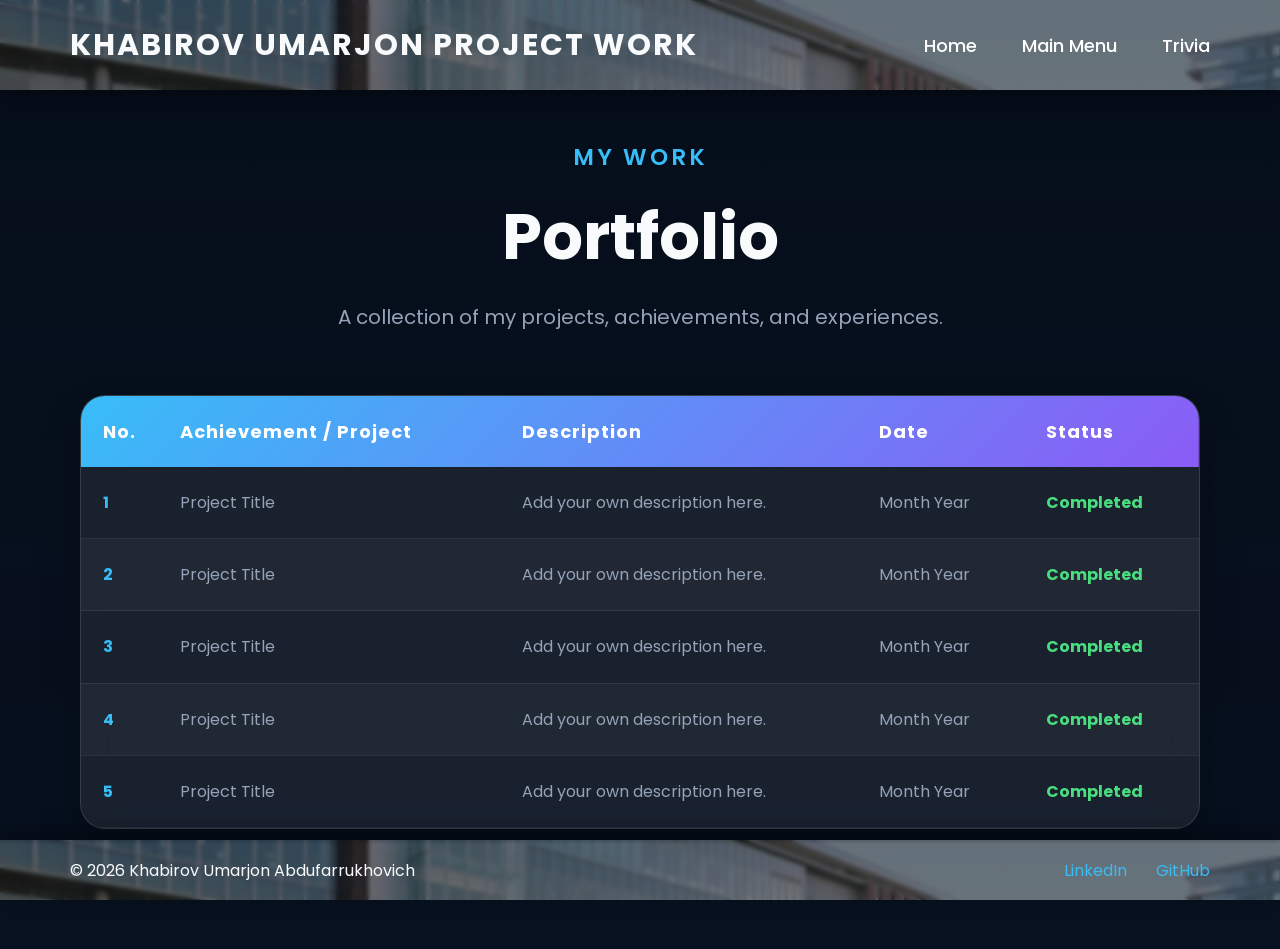
==== Portfolio.html @ d8800f84 "Add files via upload" ====
<!DOCTYPE html>
<html lang="en">
<head>
    <meta charset="UTF-8">
    <meta name="viewport" content="width=device-width, initial-scale=1.0">
    <title>Document</title>

        <!-- Google Font -->
    <link rel="preconnect" href="https://fonts.googleapis.com">
    <link rel="preconnect" href="https://fonts.gstatic.com" crossorigin>

    <link href="https://fonts.googleapis.com/css2?family=Poppins:wght@300;400;500;600;700&display=swap" rel="stylesheet">

    <link rel="stylesheet" href="style.css">
</head>
<body>
<!--=========================================================
                            HEADER
==========================================================-->

    <header>

        <div class="logo">
            KHABIROV UMARJON PROJECT WORK
        </div>

        <nav>

            <a href="AboutMe.html">Home</a>

            <a href="index.html">Main Menu</a>

            <a href="Trivia.html">Trivia</a>

        </nav>

    </header>

<!--=========================================================
                            MAIN
==========================================================-->
<main>

<section class="portfolioPage">

    <div class="portfolioHeader">

        <p class="smallTitle">

            MY WORK

        </p>

        <h1>

            Portfolio

        </h1>

        <p class="portfolioDescription">

            A collection of my projects,
            achievements,
            and experiences.

        </p>

    </div>


    <div class="portfolioTableContainer">

        <table class="portfolioTable">

            <thead>

                <tr>

                    <th>No.</th>

                    <th>Achievement / Project</th>

                    <th>Description</th>

                    <th>Date</th>

                    <th>Status</th>

                </tr>

            </thead>

            <tbody>

                <tr>

                    <td>1</td>

                    <td>Project Title</td>

                    <td>
                        Add your own description here.
                    </td>

                    <td>Month Year</td>

                    <td>Completed</td>

                </tr>

                <tr>

                    <td>2</td>

                    <td>Project Title</td>

                    <td>
                        Add your own description here.
                    </td>

                    <td>Month Year</td>

                    <td>Completed</td>

                </tr>

                <tr>

                    <td>3</td>

                    <td>Project Title</td>

                    <td>
                        Add your own description here.
                    </td>

                    <td>Month Year</td>

                    <td>Completed</td>

                </tr>

                <tr>

                    <td>4</td>

                    <td>Project Title</td>

                    <td>
                        Add your own description here.
                    </td>

                    <td>Month Year</td>

                    <td>Completed</td>

                </tr>

                <tr>

                    <td>5</td>

                    <td>Project Title</td>

                    <td>
                        Add your own description here.
                    </td>

                    <td>Month Year</td>

                    <td>Completed</td>

                </tr>

            </tbody>

        </table>

    </div>

</section>

</main>


    <!--=========================================================
                            FOOTER
    ==========================================================-->

    <footer>

        <p>
            © 2026 Khabirov Umarjon Abdufarrukhovich
        </p>

        <div>

            <a target="_blank"
            href="https://www.linkedin.com/feed/">
                LinkedIn
            </a>

            <a target="_blank"
            href="https://github.com">
                GitHub
            </a>

        </div>

    </footer>

    <script src="script.js"></script>

</body>
</html>
---- style.css ----
/*==================================================
                    GOOGLE FONT
==================================================*/

*{
    margin:0;
    padding:0;
    box-sizing:border-box;
}

#about{

    padding-top:140px;

}
/*==================================================
                  COLOR VARIABLES
==================================================*/

:root{

    --background:#07111F;

    --primary:#0F172A;

    --secondary:#1E293B;

    --card:rgba(255,255,255,0.08);

    --cardBorder:rgba(255,255,255,0.12);

    --text:#F8FAFC;

    --textSecondary:#94A3B8;

    --accent:#38BDF8;

    --accent2:#8B5CF6;

}

/*==================================================
                GENERAL SETTINGS
==================================================*/

html{

    scroll-behavior:smooth;

}

body{

    font-family:"Poppins",sans-serif;

    background:var(--background);

    color:var(--text);

    overflow-x:hidden;

}


/*==================================================
            FIXED BACKGROUND IMAGE
==================================================*/

body{

    font-family:"Poppins",sans-serif;

    background:#07111F;

    color:var(--text);

    overflow-x:hidden;

}


/* dark overlay */

body::after{

    content:"";

    position:fixed;

    inset:0;

    background:linear-gradient(
        to bottom,
     rgba(4,10,20,.35),
     rgba(8,15,30,.45)
    );

    z-index:-1;

}

/*==================================================
                    HEADER
==================================================*/

header{

    position:fixed;

    top:0;

    left:0;

    width:100%;

    height:90px;

    display:flex;

    justify-content:space-between;

    align-items:center;

    padding:0 70px;

    background-image:url("OIC_BG.jpeg");

    background-size:cover;

    background-position:center;

    background-repeat:no-repeat;

    box-shadow:0 8px 20px rgba(0,0,0,.35);

    z-index:1000;

}

header::before{

    content:"";

    position:absolute;

    inset:0;

    background:rgba(5,10,20,.55);

    backdrop-filter:blur(2px);

    z-index:-1;

}

/* website logo */

.logo{

    font-size:30px;

    font-weight:700;

    letter-spacing:2px;

}

.logo span{

    color:var(--accent);

}

/*==================================================
                    NAVIGATION
==================================================*/

nav{

    display:flex;

    gap:45px;

}

nav a{

    color:white;

    text-decoration:none;

    font-size:18px;

    font-weight:500;

    transition:.3s;

    position:relative;

}

nav a:hover{

    color:var(--accent);

}

/* underline animation */

nav a::after{

    content:"";

    position:absolute;

    width:0;

    height:2px;

    left:0;

    bottom:-8px;

    background:var(--accent);

    transition:.35s;

}

nav a:hover::after{

    width:100%;

}

/*==================================================
                    FOOTER
==================================================*/

footer{

    position:fixed;

    bottom:0;

    left:0;

    width:100%;

    height:60px;

    display:flex;

    justify-content:space-between;

    align-items:center;

    padding:0 70px;

    background-image:url("OIC_BG.jpeg");

    background-size:cover;

    background-position:center;

    background-repeat:no-repeat;

    box-shadow:0 -8px 20px rgba(0,0,0,.35);

    z-index:1000;

}

footer::before{

    content:"";

    position:absolute;

    inset:0;

    background:rgba(5,10,20,.55);

    backdrop-filter:blur(2px);

    z-index:-1;

}

header *,
footer *{

    position:relative;

    z-index:1;

}

footer a{

    color:var(--accent);

    text-decoration:none;

    margin-left:25px;

}

/*==================================================
                FULL SCREEN PANELS
==================================================*/

.panel{

    min-height:100vh;

    width:100%;

    display:flex;

    justify-content:center;

    align-items:center;

    padding:120px 120px 90px;

    scroll-snap-align:start;

    scroll-snap-stop:always;

}

/*==================================================
                HERO SECTION
==================================================*/

#hero{

    position:relative;

}

/* main hero content */

.heroContent{

    max-width:850px;

    text-align:center;

}

/* small heading */

.smallTitle{

    color:var(--accent);

    text-transform:uppercase;

    letter-spacing:3px;

    margin-bottom:15px;

    font-weight:600;
    font-size: 23px;

}

/* main title */

.heroContent h1{

    font-size:68px;

    line-height:1.1;

    margin-bottom:30px;

}


/* paragraph */

.heroDescription{

    max-width:700px;

    margin:auto;

    color:var(--textSecondary);

    font-size:20px;

    line-height:1.8;

}

/*==================================================
                    BUTTONS
==================================================*/



/*==================================================
            SCROLL INDICATOR
==================================================*/

.scrollIndicator{

    position:absolute;

    bottom:95px;

    left:50%;

    transform:translateX(-50%);

    text-align:center;

}

.scrollIndicator p{

    font-size:13px;

    color:var(--textSecondary);

    margin-bottom:12px;

}

/* mouse icon */

.mouse{

    width:28px;

    height:48px;

    border:2px solid white;

    border-radius:18px;

    margin:auto;

    position:relative;

}

.mouse::before{

    content:"";

    position:absolute;

    width:5px;

    height:9px;

    border-radius:10px;

    background:white;

    left:50%;

    transform:translateX(-50%);

    top:8px;

    animation:scrollMouse 2s infinite;

}

/*==================================================
            FLOATING SIDE NAVIGATION
==================================================*/

.sideNavigation{

    position:fixed;

    right:35px;

    top:50%;

    transform:translateY(-50%);

    display:flex;

    flex-direction:column;

    gap:18px;

    z-index:999;

}

/* every dot */

.navDot{

    width:18px;

    height:18px;

    border-radius:50%;

    background:rgba(255,255,255,.25);

    transition:.35s;

    position:relative;

}

/* dot hover */

.navDot:hover{

    background:var(--accent);

    transform:scale(1.25);

}

/* text */

.navDot span{

    position:absolute;

    right:35px;

    top:50%;

    transform:translateY(-50%);

    white-space:nowrap;

    color:white;

    opacity:0;

    transition:.3s;

    pointer-events:none;

    background:rgba(15,23,42,.9);

    padding:8px 14px;

    border-radius:20px;

}

/* show text */

.navDot:hover span{

    opacity:1;

}

/*==================================================
            GLASS CONTAINER
==================================================*/

.contentBox{

    width:90%;

    max-width:1200px;

    background:var(--card);

    border:1px solid var(--cardBorder);

    backdrop-filter:blur(18px);

    border-radius:25px;

    padding:60px;

}

/*==================================================
                ANIMATION
==================================================*/

@keyframes scrollMouse{

    0%{

        opacity:0;

        transform:translate(-50%,0);

    }

    50%{

        opacity:1;

    }

    100%{

        opacity:0;

        transform:translate(-50%,18px);

    }

}
/*==================================================
                SECTION HEADINGS
==================================================*/

.contentBox h2,
.contactBox h2{

    font-size:46px;

    margin-bottom:15px;

    text-align:center;

}

.sectionSubtitle{

    text-align:center;

    color:var(--textSecondary);

    margin-bottom:50px;

    font-size:18px;

}

/*==================================================
                USEFUL LINKS SECTION
==================================================*/

.linkGrid{

    display:grid;

    grid-template-columns:repeat(auto-fit,minmax(260px,1fr));

    gap:30px;

}

/* Individual resource card */

.resourceCard{

    display:flex;

    flex-direction:column;

    justify-content:space-between;

    text-decoration:none;

    color:white;

    background:rgba(255,255,255,.05);

    border:1px solid rgba(255,255,255,.08);

    border-radius:20px;

    padding:30px;

    transition:.35s;

    min-height:220px;

}

.resourceCard:hover{

    transform:translateY(-12px);

    border-color:var(--accent);

    box-shadow:0 20px 40px rgba(56,189,248,.15);

}

.resourceCard h3{

    color:var(--accent);

    margin-bottom:20px;

    font-size:24px;

}

.resourceCard p{

    color:var(--textSecondary);

    line-height:1.8;

}

/*==================================================
                    ABOUT ME
==================================================*/

.aboutContainer{

    width:100%;

    max-width:1400px;

    display:flex;

    align-items:center;

    justify-content:space-between;

    gap:80px;

}

/*==================================================
                PROFILE IMAGE
==================================================*/

.aboutImage{

    flex:1;

    display:flex;

    justify-content:center;

}

.aboutImage img{

    width:360px;

    height:360px;

    object-fit:cover;

    border-radius:50%;

    border:6px solid rgba(255,255,255,.08);

    box-shadow:0 25px 60px rgba(0,0,0,.45);

    transition:.4s;

}

.aboutImage img:hover{

    transform:scale(1.04);

}

/*==================================================
                    ABOUT TEXT
==================================================*/

.aboutText{

    flex:1.3;

}

.aboutText h2{

    font-size:54px;

    margin-bottom:25px;

}

.aboutText p{

    color:var(--textSecondary);

    line-height:2;

    font-size:18px;

    margin-bottom:20px;

}

/*==================================================
                    SKILLS
==================================================*/

.skillContainer{

    margin-top:45px;

    display:flex;

    flex-wrap:wrap;

    gap:18px;

}

/* Individual skill */

.skill{

    padding:12px 24px;

    border-radius:40px;

    background:rgba(56,189,248,.15);

    border:1px solid rgba(56,189,248,.35);

    color:var(--accent);

    font-weight:600;

    transition:.3s;

}

.skill:hover{

    transform:translateY(-5px);

    background:var(--accent);

    color:white;

}

/*==================================================
                CONTACT SECTION
==================================================*/

.contactBox{

    width:100%;

    max-width:700px;

    background:var(--card);

    border:1px solid var(--cardBorder);

    backdrop-filter:blur(18px);

    border-radius:25px;

    padding:60px;

}

.contactBox p{

    text-align:center;

    color:var(--textSecondary);

    margin-bottom:40px;

}

/*==================================================
                CONTACT FORM
==================================================*/

form{

    display:flex;

    flex-direction:column;

    gap:25px;

}

input,
textarea{

    background:rgba(255,255,255,.05);

    border:1px solid rgba(255,255,255,.08);

    color:white;

    padding:18px;

    border-radius:14px;

    font-family:"Poppins",sans-serif;

    font-size:16px;

    transition:.3s;

}

/* Input focus */

input:focus,
textarea:focus{

    outline:none;

    border-color:var(--accent);

    box-shadow:0 0 20px rgba(56,189,248,.18);

}

textarea{

    resize:none;

    height:180px;

}

/*==================================================
                SUBMIT BUTTON
==================================================*/

button{

    border:none;

    background:linear-gradient(
        135deg,
        var(--accent),
        var(--accent2)
    );

    color:white;

    font-size:17px;

    font-weight:600;

    border-radius:40px;

    padding:18px;

    cursor:pointer;

    transition:.35s;

}

button:hover{

    transform:translateY(-6px);

    box-shadow:0 18px 35px rgba(56,189,248,.30);

}

/*==================================================
            SMALL DECORATIVE GLOW
==================================================*/

#about::before,
#links::before,
#contact::before{

    content:"";

    position:absolute;

    width:450px;

    height:450px;

    border-radius:50%;

    background:radial-gradient(
        rgba(56,189,248,.15),
        transparent 70%
    );

    filter:blur(40px);

    z-index:-1;

}

#about,
#links,
#contact{

    position:relative;

    overflow:hidden;

}
/*==================================================
                FADE ANIMATIONS
==================================================*/

/* Initial state */

.panel{

    opacity:0;

    transform:
        translateY(80px)
        scale(.96);

    filter:blur(8px);

    transition:

        opacity .9s ease,

        transform 1s cubic-bezier(.2,.8,.2,1),

        filter .8s;

}

/* Visible state (JS adds this class) */

.panel.show{

    opacity:1;

    transform:
        translateY(0)
        scale(1);

    filter:blur(0);

}

/*==================================================
            HERO ENTRANCE ANIMATION
==================================================*/

.heroContent{

    animation:heroFade 1.4s ease;

}

@keyframes heroFade{

    from{

        opacity:0;

        transform:translateY(60px);

    }

    to{

        opacity:1;

        transform:translateY(0);

    }

}

/*==================================================
                HOVER ANIMATIONS
==================================================*/

.logo{

    transition:.3s;

}

.logo:hover{

    transform:scale(1.05);

}

.contentBox{

    transition:.35s;

}

.contentBox:hover{

    transform:translateY(-5px);

}

/*==================================================
            ACTIVE SIDE NAVIGATION
==================================================*/

.navDot.active{

    width:24px;

    height:24px;

    background:var(--accent);

    transform:scale(1.2);

    box-shadow:

        0 0 15px var(--accent),

        0 0 40px rgba(56,189,248,.4);

}

/*==================================================
                SCROLLBAR
==================================================*/

::-webkit-scrollbar{

    width:10px;

}

::-webkit-scrollbar-track{

    background:#08111F;

}

::-webkit-scrollbar-thumb{

    background:var(--accent);

    border-radius:20px;

}

::-webkit-scrollbar-thumb:hover{

    background:#60d7ff;

}

/*==================================================
                RESPONSIVE DESIGN
==================================================*/

@media(max-width:1100px){

    header{

        padding:0 35px;

    }

    footer{

        padding:0 35px;

    }

    .aboutContainer{

        flex-direction:column;

        text-align:center;

    }

    .heroContent h1{

        font-size:54px;

    }

}

@media(max-width:850px){

    header{

        flex-direction:column;

        justify-content:center;

        gap:10px;

        height:100px;

    }

    nav{

        gap:20px;

    }

    .heroContent h1{

        font-size:42px;

    }

    .heroDescription{

        font-size:18px;

    }

    .heroButtons{

        flex-direction:column;

        align-items:center;

    }

    .panel{

        padding:130px 40px 90px;

    }

    footer{

        display:none;

    }

    .sideNavigation{

        display:none;

    }

}

@media(max-width:600px){

    .heroContent h1{

        font-size:34px;

    }

    .button{

        width:100%;

        text-align:center;

    }

    .aboutImage img{

        width:260px;

        height:260px;

    }

    .contentBox{

        padding:35px;

    }

}
html{

    scroll-behavior:smooth;

    scroll-snap-type:y mandatory;

}
/*==================================================
                PORTFOLIO PAGE
==================================================*/

/* Main portfolio section */

.portfolioPage{

    min-height:100vh;

    padding:140px 80px 120px;

}

/*==================================================
                PAGE TITLE
==================================================*/

.portfolioHeader{

    text-align:center;

    margin-bottom:60px;

}

.portfolioHeader h1{

    font-size:64px;

    margin:15px 0;

}

.portfolioDescription{

    max-width:700px;

    margin:auto;

    color:var(--textSecondary);

    font-size:20px;

    line-height:1.8;

}

/*==================================================
            TABLE CONTAINER
==================================================*/

.portfolioTableContainer{

    max-width:1400px;

    margin:auto;

    background:var(--card);

    backdrop-filter:blur(18px);

    border:1px solid var(--cardBorder);

    border-radius:25px;

    overflow:hidden;

    box-shadow:0 20px 40px rgba(0,0,0,.25);

}

/*==================================================
                TABLE
==================================================*/

.portfolioTable{

    width:100%;

    border-collapse:collapse;

}

/*==================================================
                HEADER ROW
==================================================*/

.portfolioTable thead{

    background:linear-gradient(
        135deg,
        var(--accent),
        var(--accent2)
    );

}

.portfolioTable th{

    padding:22px;

    text-align:left;

    color:white;

    font-size:18px;

    letter-spacing:1px;

}

/*==================================================
                TABLE BODY
==================================================*/

.portfolioTable td{

    padding:22px;

    border-bottom:1px solid rgba(255,255,255,.08);

    color:var(--textSecondary);

    line-height:1.7;

}

/* alternate row color */

.portfolioTable tbody tr:nth-child(even){

    background:rgba(255,255,255,.03);

}

/*==================================================
                ROW HOVER
==================================================*/

.portfolioTable tbody tr{

    transition:.3s;

}

.portfolioTable tbody tr:hover{

    background:rgba(56,189,248,.12);

    transform:scale(1.01);

}

/*==================================================
                FIRST COLUMN
==================================================*/

.portfolioTable td:first-child{

    font-weight:bold;

    color:var(--accent);

    width:70px;

}

/*==================================================
                STATUS
==================================================*/

.portfolioTable td:last-child{

    color:#4ADE80;

    font-weight:bold;

}

/*==================================================
            RESPONSIVE TABLE
==================================================*/

@media(max-width:1000px){

    .portfolioPage{

        padding:120px 25px 80px;

    }

    .portfolioHeader h1{

        font-size:46px;

    }

    .portfolioDescription{

        font-size:18px;

    }

    .portfolioTableContainer{

        overflow-x:auto;

    }

    .portfolioTable{

        min-width:850px;

    }

}

/*==================================================
                SMALL ANIMATION
==================================================*/

.portfolioHeader{

    animation:heroFade 1.2s ease;

}

.portfolioTableContainer{

    animation:heroFade 1.5s ease;

}

/*==================================================
                    TRIVIA PAGE
==================================================*/

.triviaPage{
    min-height:100vh;
    padding:140px 20px 120px;
    position:relative;
    overflow:hidden;
}

/* Background glows */

.triviaBackground{
    position:absolute;
    inset:0;
    pointer-events:none;
}

.glow{
    position:absolute;
    width:400px;
    height:400px;
    border-radius:50%;
    filter:blur(80px);
    opacity:.18;
}

.glow1{
    background:#38BDF8;
    top:10%;
    left:-10%;
}

.glow2{
    background:#8B5CF6;
    bottom:5%;
    right:-10%;
}

/*==================================================
                    PAGE HEADER
==================================================*/

.triviaHeader{
    text-align:center;
    margin-bottom:40px;
    position:relative;
    z-index:1;
}

.triviaHeader h1{
    font-size:56px;
    margin:15px 0 20px;
}

.triviaDescription{
    max-width:700px;
    margin:auto;
    color:var(--textSecondary);
    font-size:18px;
    line-height:1.8;
}

/*==================================================
                    QUIZ CARD
==================================================*/

.quizSection{
    display:flex;
    justify-content:center;
    position:relative;
    z-index:1;
}

.quizCard{
    width:100%;
    max-width:900px;
    background:var(--card);
    border:1px solid var(--cardBorder);
    backdrop-filter:blur(18px);
    border-radius:28px;
    padding:35px;
    overflow:hidden;
    box-shadow:0 25px 60px rgba(0,0,0,.35);
}

/*==================================================
                    TOP BAR
==================================================*/

.quizTopBar{
    display:flex;
    justify-content:space-between;
    align-items:center;
    margin-bottom:25px;
    color:var(--textSecondary);
    font-weight:600;
}

/*==================================================
                    PROGRESS BAR
==================================================*/

.progressContainer{
    width:100%;
    height:10px;
    background:rgba(255,255,255,.08);
    border-radius:999px;
    overflow:hidden;
    margin-bottom:35px;
}

.progressBar{
    width:20%;
    height:100%;
    background:linear-gradient(90deg,var(--accent),var(--accent2));
    border-radius:999px;
    transition:width .5s ease;
}

/*==================================================
                QUESTION VIEWPORT
==================================================*/

.questionViewport{
    position:relative;
    min-height:520px;
    overflow:hidden;
}

/*==================================================
                    SLIDES
==================================================*/

.questionSlide{
    width:100%;
    position:absolute;
    top:0;
    left:0;
    transition:
        transform .15s cubic-bezier(.22,.61,.36,1),
        opacity .15s ease;
}

.questionSlide.active{
    position:relative;
    opacity:1;
}

/* Enter from right */

.slide-enter{
    transform:translateX(100%);
    opacity:0;
}

.slide-enter-active{
    transform:translateX(0);
    opacity:1;
}

/* Leave to left */

.slide-exit{
    transform:translateX(0);
    opacity:1;
}

.slide-exit-active{
    transform:translateX(-100%);
    opacity:0;
}

/*==================================================
                QUESTION CONTENT
==================================================*/

.questionCategory{
    display:inline-block;
    background:rgba(56,189,248,.15);
    border:1px solid rgba(56,189,248,.35);
    color:var(--accent);
    padding:8px 16px;
    border-radius:999px;
    font-size:14px;
    font-weight:600;
    margin-bottom:22px;
}

.questionText{
    font-size:34px;
    line-height:1.3;
    margin-bottom:35px;
}

/*==================================================
                    ANSWERS
==================================================*/

.answersContainer{
    display:grid;
    gap:18px;
}

.answerButton{
    width:100%;
    background:rgba(255,255,255,.05);
    border:1px solid rgba(255,255,255,.08);
    border-radius:18px;
    padding:18px 22px;
    display:flex;
    align-items:center;
    gap:18px;
    color:white;
    cursor:pointer;
    transition:.25s;
    text-align:left;
}

.answerButton:hover{
    transform:translateY(-3px);
    border-color:var(--accent);
    background:rgba(56,189,248,.08);
}

.answerLetter{
    width:42px;
    height:42px;
    border-radius:50%;
    background:rgba(255,255,255,.10);
    display:flex;
    justify-content:center;
    align-items:center;
    font-weight:700;
    flex-shrink:0;
}

.answerContent{
    font-size:17px;
    line-height:1.5;
}

/* Correct / Incorrect states */

.answerButton.correct{
    background:rgba(34,197,94,.16);
    border-color:#22C55E;
}

.answerButton.incorrect{
    background:rgba(239,68,68,.16);
    border-color:#EF4444;
}

.answerButton.disabled{
    pointer-events:none;
    opacity:.85;
}

/*==================================================
                    FEEDBACK
==================================================*/

.feedbackMessage{
    min-height:32px;
    margin-top:22px;
    font-weight:600;
    font-size:18px;
}

.feedbackMessage.correct{
    color:#22C55E;
}

.feedbackMessage.incorrect{
    color:#EF4444;
}

/*==================================================
                    ACTIONS
==================================================*/

.questionActions{
    display:flex;
    justify-content:flex-end;
    margin-top:28px;
}

.nextButton{
    background:linear-gradient(135deg,var(--accent),var(--accent2));
    color:white;
    border:none;
    padding:16px 26px;
    border-radius:999px;
    font-weight:600;
    font-size:16px;
    display:flex;
    align-items:center;
    gap:10px;
    cursor:pointer;
    transition:.25s;
    opacity:0;
    visibility:hidden;
    transform:translateY(10px);
}

/* JS adds this when an answer is chosen */

.nextButton.show{
    opacity:1;
    visibility:visible;
    transform:translateY(0);
}

.nextButton:hover{
    transform:translateY(-3px);
    box-shadow:0 15px 35px rgba(56,189,248,.30);
}

.arrow{
    font-size:20px;
}

/*==================================================
                    RESULT SLIDE
==================================================*/

.resultSlide{
    text-align:center;
    padding:20px 0;
}

.hidden{
    display:none;
}

.resultIcon{
    font-size:72px;
    margin-bottom:18px;
}

.resultTitle{
    font-size:42px;
    margin:10px 0 20px;
}

.finalScore{
    font-size:64px;
    font-weight:700;
    color:var(--accent);
    margin-bottom:20px;
}

.resultMessage{
    max-width:620px;
    margin:0 auto 35px;
    color:var(--textSecondary);
    line-height:1.8;
    font-size:18px;
}

/* Stats */

.resultStats{
    display:grid;
    grid-template-columns:repeat(3,1fr);
    gap:20px;
    margin-bottom:35px;
}

.stat{
    background:rgba(255,255,255,.05);
    border:1px solid rgba(255,255,255,.08);
    border-radius:20px;
    padding:24px 16px;
}

.statNumber{
    display:block;
    font-size:32px;
    font-weight:700;
    color:var(--accent);
    margin-bottom:6px;
}

.statLabel{
    color:var(--textSecondary);
    font-size:14px;
}

/* Result buttons */

.resultActions{
    display:flex;
    justify-content:center;
    gap:18px;
    flex-wrap:wrap;
}

/*==================================================
                    FACT PANEL
==================================================*/

.triviaFactPanel{
    display:flex;
    justify-content:center;
    margin-top:35px;
    position:relative;
    z-index:1;
}

.factCard{
    width:100%;
    max-width:900px;
    background:rgba(255,255,255,.04);
    border:1px solid rgba(255,255,255,.08);
    border-radius:24px;
    padding:24px 28px;
    display:flex;
    align-items:flex-start;
    gap:20px;
}

.factIcon{
    font-size:34px;
    flex-shrink:0;
}

.factCard h3{
    margin-bottom:8px;
    color:white;
}

.factCard p{
    color:var(--textSecondary);
    line-height:1.7;
}

/*==================================================
                    RESPONSIVE
==================================================*/

@media(max-width:768px){

    .triviaHeader h1{
        font-size:40px;
    }

    .questionText{
        font-size:28px;
    }

    .quizCard{
        padding:24px;
    }

    .quizTopBar{
        flex-direction:column;
        gap:10px;
        align-items:flex-start;
    }

    .resultStats{
        grid-template-columns:1fr;
    }

    .resultTitle{
        font-size:34px;
    }

    .finalScore{
        font-size:52px;
    }

    .factCard{
        flex-direction:column;
    }
}

@media(max-width:520px){

    .triviaPage{
        padding:120px 14px 90px;
    }

    .questionText{
        font-size:24px;
    }

    .answerButton{
        padding:16px 16px;
        gap:14px;
    }

    .answerLetter{
        width:38px;
        height:38px;
    }

    .resultActions{
        flex-direction:column;
    }

    .resultActions .button{
        width:100%;
        text-align:center;
    }
}
/*==================================================
            TRIVIA SLIDE ANIMATIONS
==================================================*/

/* Base slide state */
.questionSlide{
    transition:
        transform 0.45s cubic-bezier(.22,.61,.36,1),
        opacity 0.45s ease;
}

/* New question starts off-screen on the right */
.slide-enter{
    transform:translateX(100%);
    opacity:0;
}

/* New question moves into the center */
.slide-enter-active{
    transform:translateX(0);
    opacity:1;
}

/* Current question leaves to the left */
.slide-exit-active{
    transform:translateX(-100%);
    opacity:0;
}

/* Keep viewport clipping the animation */
.questionViewport{
    overflow:hidden;
    position:relative;
}
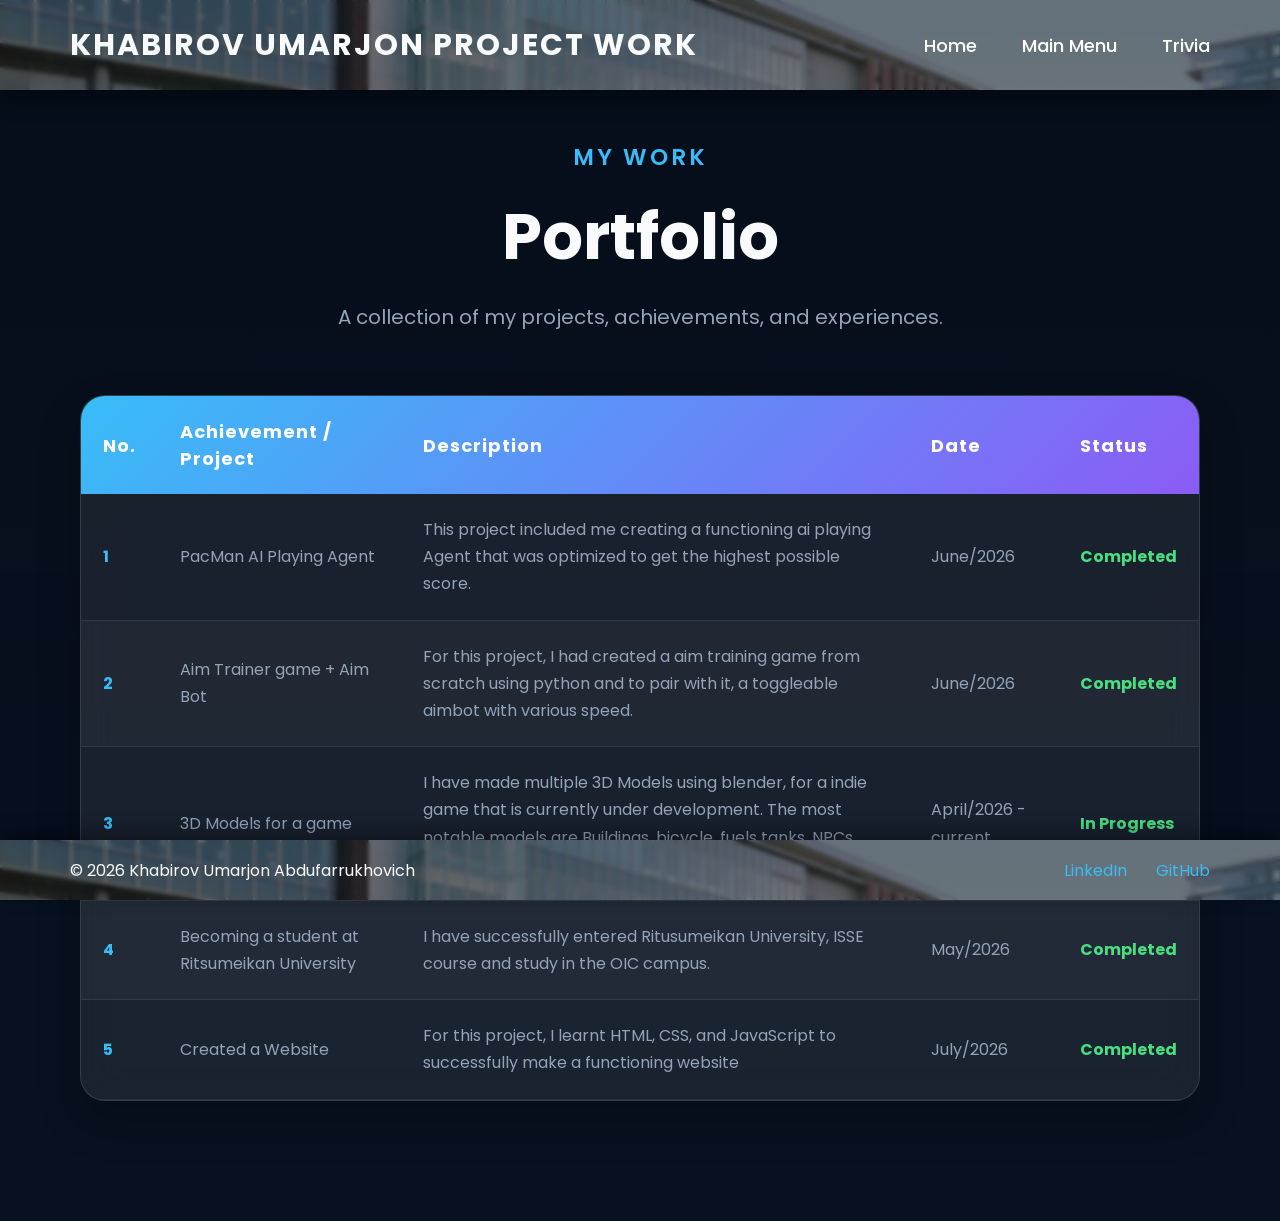
==== commit 8a9936e9: "Add files via upload" ====
--- a/Portfolio.html
+++ b/Portfolio.html
@@ -96,13 +96,16 @@
 
                     <td>1</td>
 
-                    <td>Project Title</td>
-
-                    <td>
-                        Add your own description here.
-                    </td>
-
-                    <td>Month Year</td>
+                    <td>PacMan AI Playing Agent</td>
+
+                    <td>
+                        This project included me creating
+                        a functioning ai playing Agent
+                        that was optimized to get the 
+                        highest possible score.
+                    </td>
+
+                    <td>June/2026</td>
 
                     <td>Completed</td>
 
@@ -112,13 +115,16 @@
 
                     <td>2</td>
 
-                    <td>Project Title</td>
-
-                    <td>
-                        Add your own description here.
-                    </td>
-
-                    <td>Month Year</td>
+                    <td>Aim Trainer game + Aim Bot</td>
+
+                    <td>
+                        For this project, I had created a 
+                        aim training game from scratch using 
+                        python and to pair with it, a toggleable
+                        aimbot with various speed.
+                    </td>
+
+                    <td>June/2026</td>
 
                     <td>Completed</td>
 
@@ -128,15 +134,19 @@
 
                     <td>3</td>
 
-                    <td>Project Title</td>
-
-                    <td>
-                        Add your own description here.
-                    </td>
-
-                    <td>Month Year</td>
-
-                    <td>Completed</td>
+                    <td>3D Models for a game</td>
+
+                    <td>
+                        I have made multiple 3D Models
+                        using blender, for a indie game 
+                        that is currently under development.
+                        The most notable models are Buildings, 
+                        bicycle, fuels tanks, NPCs, and etc.
+                    </td>
+
+                    <td>April/2026 - current</td>
+
+                    <td>In Progress</td>
 
                 </tr>
 
@@ -144,13 +154,15 @@
 
                     <td>4</td>
 
-                    <td>Project Title</td>
-
-                    <td>
-                        Add your own description here.
-                    </td>
-
-                    <td>Month Year</td>
+                    <td>Becoming a student at Ritsumeikan University</td>
+
+                    <td>
+                        I have successfully entered 
+                        Ritusumeikan University, ISSE course
+                        and study in the OIC campus.
+                    </td>
+
+                    <td>May/2026</td>
 
                     <td>Completed</td>
 
@@ -160,13 +172,16 @@
 
                     <td>5</td>
 
-                    <td>Project Title</td>
-
-                    <td>
-                        Add your own description here.
-                    </td>
-
-                    <td>Month Year</td>
+                    <td>Created a Website</td>
+
+                    <td>
+                        For this project, I learnt 
+                        HTML, CSS, and JavaScript
+                        to successfully make a 
+                        functioning website
+                    </td>
+
+                    <td>July/2026</td>
 
                     <td>Completed</td>
 
